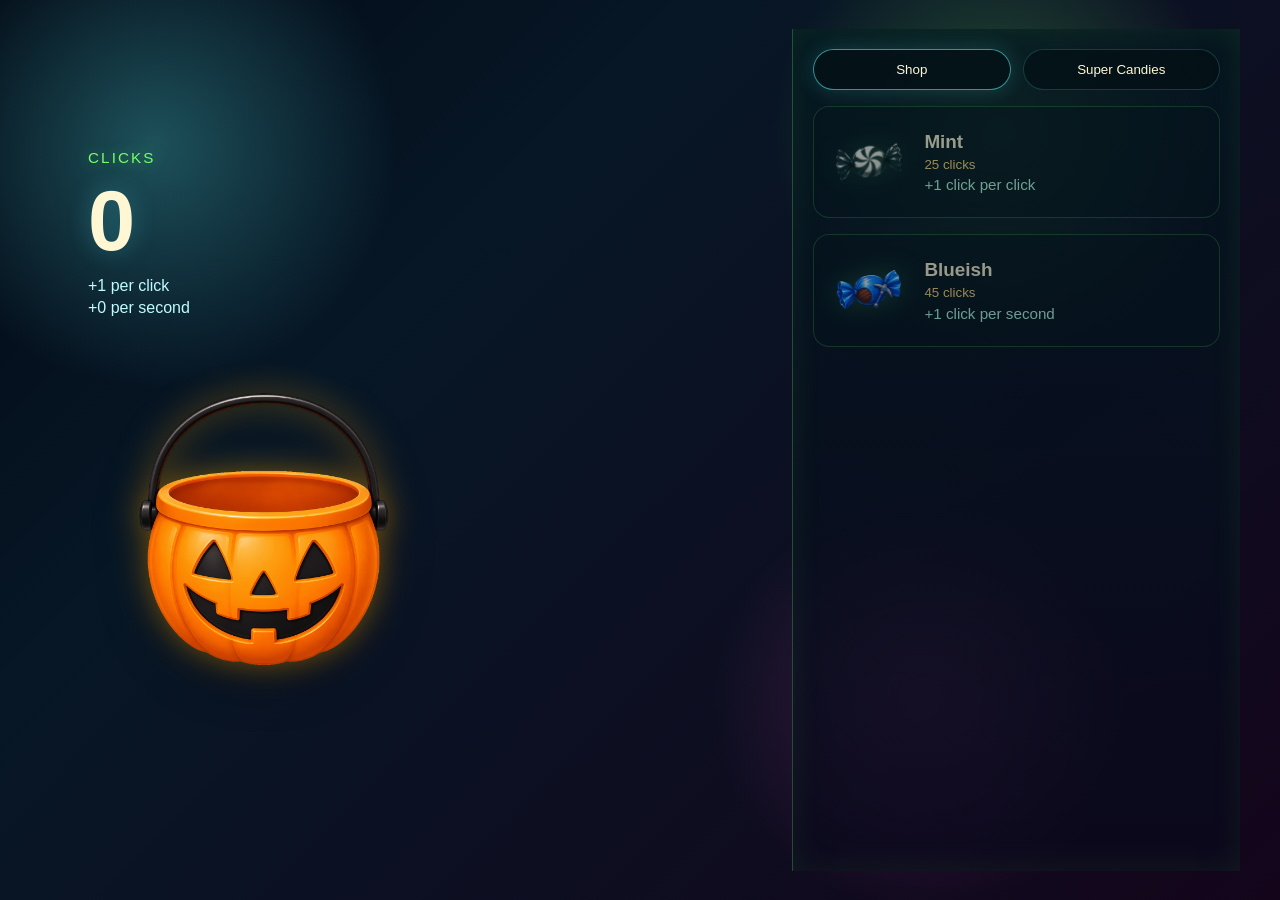
==== FILES/index.html @ 9f4cd78f "67" ====
<!DOCTYPE html>
<html lang="en">
<head>
  <meta charset="UTF-8">
  <meta name="viewport" content="width=device-width, initial-scale=1.0">
  <title>Candy Bucket Clicker</title>
  <link rel="stylesheet" href="styles.css">
</head>
<body>
  <main class="game-layout">
    <section class="play-area" aria-label="Clicker game">
      <p class="counter-label">Clicks</p>
      <p class="counter" id="counter">0</p>
      <p class="stats-line" id="perClick">+1 per click</p>
      <p class="stats-line" id="perSecond">+0 per second</p>

      <div class="bucket-stage">
        <button class="clicker-button" id="clickerButton" type="button" aria-label="Click the bucket">
          <img id="bucketImage" src="../images/clicker/candy-bucket.png" alt="Halloween bucket clicker">
        </button>
      </div>

      <section class="miner-cave hidden" id="minerCave" aria-label="Candy dude cave">
        <div class="miner-cave-frame">
          <img src="../images/shop/supershop/candy-dude.png" alt="Candy dude worker">
        </div>
        <p class="miner-cave-title">Candy Dude Cave</p>
        <p class="miner-cave-status" id="minerStatus">Waiting for candy runs...</p>
      </section>
    </section>

    <aside class="shop-panel" aria-label="Shop">
      <div class="shop-topbar">
        <button class="shop-tab is-active" id="normalShopTab" type="button">Shop</button>
        <button class="shop-tab" id="superShopTab" type="button">Super Candies</button>
      </div>

      <section class="shop-section is-active" id="normalShopSection">
        <button class="shop-item" id="mintUpgrade" type="button">
          <img class="shop-item-image" src="../images/shop/mint.png" alt="Mint upgrade item">
          <span class="shop-item-details">
            <span class="shop-item-name">Mint</span>
            <span class="shop-item-price" id="mintPrice">25 clicks</span>
            <span class="shop-item-effect">+1 click per click</span>
          </span>
        </button>

        <button class="shop-item" id="blueishUpgrade" type="button">
          <img class="shop-item-image" src="../images/shop/blueish.png" alt="Blueish candy upgrade item">
          <span class="shop-item-details">
            <span class="shop-item-name">Blueish</span>
            <span class="shop-item-price" id="blueishPrice">45 clicks</span>
            <span class="shop-item-effect">+1 click per second</span>
          </span>
        </button>
      </section>

      <section class="shop-section" id="superShopSection">
        <button class="shop-item shop-item-super" id="candyDudeUpgrade" type="button">
          <img class="shop-item-image" src="../images/shop/supershop/candy-dude.png" alt="Candy dude super candy item">
          <span class="shop-item-details">
            <span class="shop-item-name">Candy Dude</span>
            <span class="shop-item-price" id="candyDudePrice">1000 clicks</span>
            <span class="shop-item-effect">Every 1-5 seconds he gives you 1-100 clicks</span>
          </span>
        </button>
      </section>
    </aside>
  </main>

  <script src="script.js"></script>
</body>
</html>
---- FILES/styles.css ----
:root {
  --neon-green: #74ff69;
  --neon-cyan: #5efcff;
  --neon-blue: #5e8eff;
  --neon-pink: #ff59d6;
  --text-main: #fff7d4;
  --panel-bg: rgba(5, 20, 28, 0.72);
  --panel-border: rgba(116, 255, 105, 0.26);
}

* {
  box-sizing: border-box;
}

body {
  margin: 0;
  min-height: 100vh;
  overflow: hidden;
  font-family: "Trebuchet MS", sans-serif;
  background:
    radial-gradient(circle at 12% 16%, rgba(94, 252, 255, 0.28), transparent 18%),
    radial-gradient(circle at 78% 15%, rgba(116, 255, 105, 0.25), transparent 18%),
    radial-gradient(circle at 72% 78%, rgba(255, 89, 214, 0.18), transparent 18%),
    linear-gradient(135deg, #020914 0%, #071726 32%, #14051b 100%);
  color: var(--text-main);
}

.game-layout {
  min-height: 100vh;
  display: grid;
  grid-template-columns: minmax(0, 1fr) minmax(20rem, 28rem);
  gap: 3rem;
  align-items: center;
  padding: 1.8rem 2.5rem;
}

.play-area {
  display: flex;
  flex-direction: column;
  align-items: flex-start;
  justify-content: center;
  min-height: 100%;
  padding-left: clamp(0rem, 4vw, 3rem);
}

.counter-label {
  margin: 0;
  font-size: 0.95rem;
  letter-spacing: 0.14em;
  text-transform: uppercase;
  color: var(--neon-green);
  text-shadow: 0 0 1rem rgba(116, 255, 105, 0.45);
}

.counter {
  margin: 0.35rem 0;
  font-size: clamp(3rem, 8vw, 5.3rem);
  font-weight: 700;
  text-shadow: 0 0 1.5rem rgba(94, 252, 255, 0.25);
}

.stats-line {
  margin: 0.12rem 0;
  font-size: 1rem;
  color: #c0fbff;
}

.bucket-stage {
  position: relative;
  min-height: 27rem;
  display: flex;
  align-items: center;
}

.clicker-button {
  position: relative;
  z-index: 2;
  border: 0;
  background: transparent;
  padding: 0;
  cursor: pointer;
  transition: transform 120ms ease;
}

.clicker-button:hover {
  transform: scale(1.04);
}

.clicker-button:active {
  transform: scale(0.96);
}

.clicker-button img {
  display: block;
  width: min(54vw, 22rem);
  height: auto;
  user-select: none;
  -webkit-user-drag: none;
  filter:
    drop-shadow(0 0 1rem rgba(255, 166, 0, 0.45))
    drop-shadow(0 1rem 1.25rem rgba(0, 0, 0, 0.3));
}

.miner-cave {
  margin-top: 1rem;
  width: min(24rem, 88vw);
  padding: 1rem;
  border: 1px solid rgba(145, 197, 255, 0.28);
  border-radius: 1.1rem;
  background:
    radial-gradient(circle at 50% 15%, rgba(113, 153, 255, 0.2), transparent 28%),
    linear-gradient(180deg, rgba(38, 34, 54, 0.92), rgba(17, 20, 34, 0.94));
  box-shadow: inset 0 0 1.5rem rgba(0, 0, 0, 0.35);
}

.miner-cave.hidden {
  display: none;
}

.miner-cave-frame {
  display: grid;
  place-items: center;
  min-height: 12rem;
  border-radius: 0.9rem;
  background:
    radial-gradient(circle at 50% 22%, rgba(255, 221, 115, 0.22), transparent 18%),
    linear-gradient(180deg, #433728 0%, #26212f 45%, #17131e 100%);
  overflow: hidden;
}

.miner-cave-frame img {
  width: 9rem;
  height: auto;
  filter: drop-shadow(0 0 1rem rgba(255, 210, 91, 0.18));
}

.miner-cave-title {
  margin: 0.8rem 0 0.2rem;
  font-size: 1.15rem;
  color: #ffda84;
}

.miner-cave-status {
  margin: 0;
  font-size: 0.95rem;
  color: #d3d9ff;
}

.shop-panel {
  align-self: stretch;
  padding: 1.25rem;
  border-left: 1px solid var(--panel-border);
  background: linear-gradient(180deg, rgba(3, 22, 30, 0.78), rgba(9, 8, 27, 0.72));
  box-shadow: inset 0 0 2rem rgba(116, 255, 105, 0.08);
}

.shop-topbar {
  display: flex;
  gap: 0.75rem;
  margin-bottom: 1rem;
}

.shop-tab {
  flex: 1;
  border: 1px solid rgba(94, 252, 255, 0.18);
  border-radius: 999px;
  background: rgba(4, 18, 23, 0.82);
  color: var(--text-main);
  padding: 0.75rem 1rem;
  cursor: pointer;
  transition: border-color 120ms ease, transform 120ms ease, box-shadow 120ms ease;
}

.shop-tab:hover {
  transform: translateY(-1px);
}

.shop-tab.is-active {
  border-color: rgba(94, 252, 255, 0.55);
  box-shadow: 0 0 1.3rem rgba(94, 252, 255, 0.18);
}

.shop-section {
  display: none;
  gap: 1rem;
}

.shop-section.is-active {
  display: grid;
}

.shop-item {
  width: 100%;
  display: grid;
  grid-template-columns: 4.9rem 1fr;
  gap: 1rem;
  align-items: center;
  padding: 1rem;
  border: 1px solid var(--panel-border);
  border-radius: 1rem;
  background: var(--panel-bg);
  color: inherit;
  text-align: left;
  cursor: pointer;
  transition: transform 120ms ease, border-color 120ms ease, box-shadow 120ms ease, opacity 120ms ease;
}

.shop-item:hover {
  transform: translateY(-2px);
  border-color: rgba(116, 255, 105, 0.6);
  box-shadow: 0 0 1.5rem rgba(116, 255, 105, 0.12);
}

.shop-item:disabled {
  opacity: 0.58;
}

.shop-item.is-sold {
  border-color: rgba(255, 225, 129, 0.34);
}

.shop-item-image {
  width: 100%;
  height: auto;
  display: block;
  transition: opacity 180ms ease, transform 180ms ease;
  filter: drop-shadow(0 0 0.8rem rgba(87, 255, 129, 0.25));
}

.shop-item-image.is-restocking {
  opacity: 0;
  transform: scale(0.7);
}

.shop-item-details {
  display: flex;
  flex-direction: column;
  gap: 0.28rem;
}

.shop-item-name {
  font-size: 1.18rem;
  font-weight: 700;
}

.shop-item-price {
  color: #ffd985;
}

.shop-item-effect {
  color: #b7ffe2;
  font-size: 0.95rem;
}

.shop-item-super .shop-item-image {
  filter: drop-shadow(0 0 0.8rem rgba(255, 211, 107, 0.28));
}

.buy-flyer {
  position: fixed;
  z-index: 999;
  pointer-events: none;
  transform-origin: center;
  transition:
    left 620ms cubic-bezier(0.2, 0.7, 0.2, 1),
    top 620ms cubic-bezier(0.2, 0.7, 0.2, 1),
    width 620ms cubic-bezier(0.2, 0.7, 0.2, 1),
    opacity 620ms ease,
    transform 620ms cubic-bezier(0.2, 0.7, 0.2, 1);
}

@media (max-width: 920px) {
  body {
    overflow: auto;
  }

  .game-layout {
    grid-template-columns: 1fr;
    gap: 1.8rem;
    padding: 1.4rem;
  }

  .play-area {
    align-items: center;
    padding-left: 0;
    text-align: center;
  }

  .bucket-stage {
    min-height: 21rem;
  }

  .shop-panel {
    border-left: 0;
    border-top: 1px solid var(--panel-border);
    background: rgba(4, 14, 24, 0.66);
  }
}
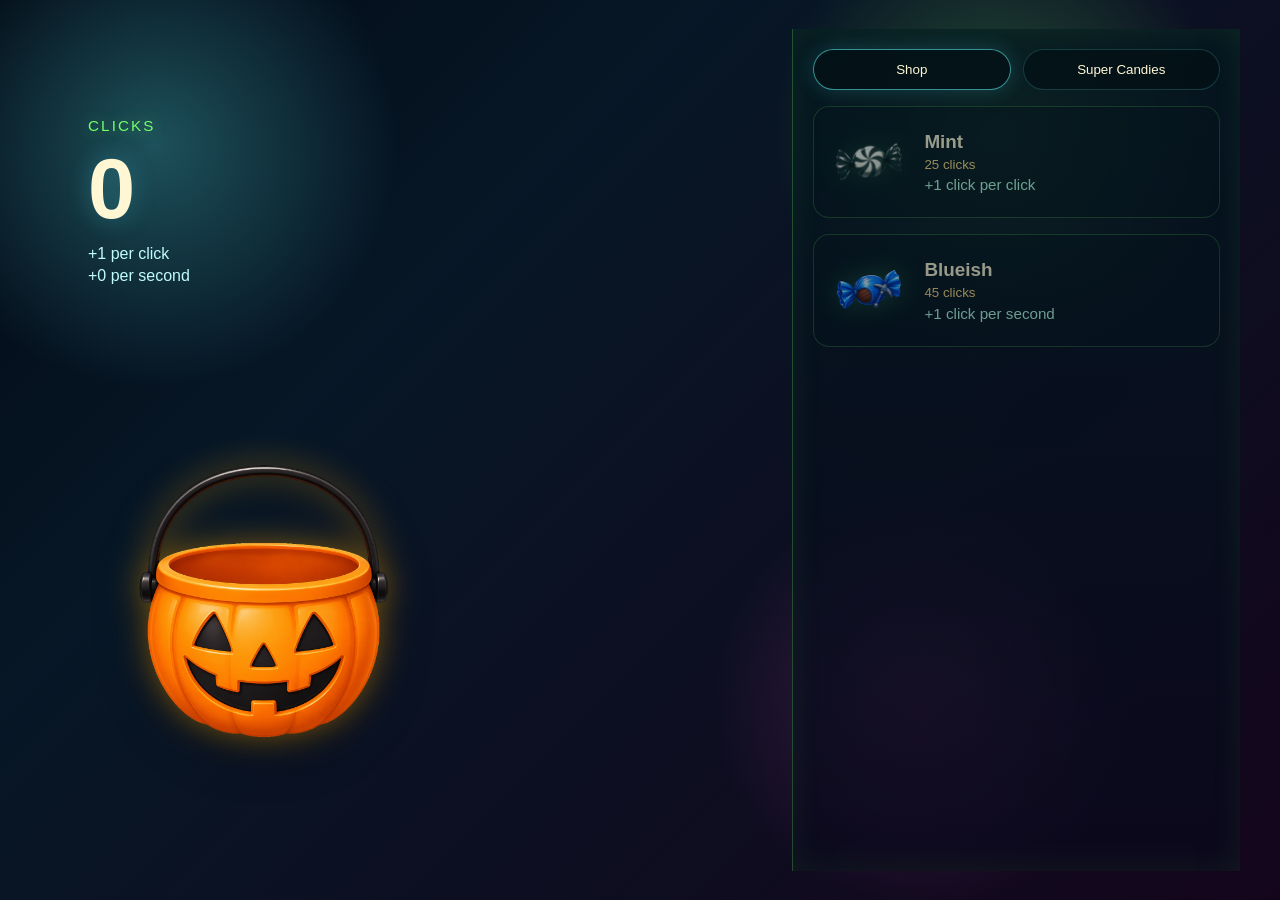
==== commit a2f1bb32: "FIXES" ====
--- a/FILES/index.html
+++ b/FILES/index.html
@@ -4,7 +4,7 @@
   <meta charset="UTF-8">
   <meta name="viewport" content="width=device-width, initial-scale=1.0">
   <title>Candy Bucket Clicker</title>
-  <link rel="stylesheet" href="styles.css">
+  <link rel="stylesheet" href="/FILES/styles.css">
 </head>
 <body>
   <main class="game-layout">
@@ -16,17 +16,26 @@
 
       <div class="bucket-stage">
         <button class="clicker-button" id="clickerButton" type="button" aria-label="Click the bucket">
-          <img id="bucketImage" src="../images/clicker/candy-bucket.png" alt="Halloween bucket clicker">
+          <img id="bucketImage" src="/images/clicker/candy-bucket.png" alt="Halloween bucket clicker">
         </button>
+
+        <section class="miner-cave hidden" id="minerCave" aria-label="Candy dude cave">
+          <div class="miner-cave-frame" id="minerTarget">
+            <div class="miner-cave-sky"></div>
+            <div class="miner-cave-wall">
+              <span></span>
+              <span></span>
+              <span></span>
+              <span></span>
+            </div>
+            <div class="miner-cave-floor"></div>
+            <img id="minerSprite" src="/images/shop/supershop/candy-dude.png" alt="Candy dude worker">
+            <div class="miner-impact-ring" id="minerImpactRing"></div>
+          </div>
+          <p class="miner-cave-title">Candy Dude Base</p>
+          <p class="miner-cave-status" id="minerStatus">Waiting for candy runs...</p>
+        </section>
       </div>
-
-      <section class="miner-cave hidden" id="minerCave" aria-label="Candy dude cave">
-        <div class="miner-cave-frame">
-          <img src="../images/shop/supershop/candy-dude.png" alt="Candy dude worker">
-        </div>
-        <p class="miner-cave-title">Candy Dude Cave</p>
-        <p class="miner-cave-status" id="minerStatus">Waiting for candy runs...</p>
-      </section>
     </section>
 
     <aside class="shop-panel" aria-label="Shop">
@@ -37,7 +46,7 @@
 
       <section class="shop-section is-active" id="normalShopSection">
         <button class="shop-item" id="mintUpgrade" type="button">
-          <img class="shop-item-image" src="../images/shop/mint.png" alt="Mint upgrade item">
+          <img class="shop-item-image" src="/images/shop/mint.png" alt="Mint upgrade item">
           <span class="shop-item-details">
             <span class="shop-item-name">Mint</span>
             <span class="shop-item-price" id="mintPrice">25 clicks</span>
@@ -46,7 +55,7 @@
         </button>
 
         <button class="shop-item" id="blueishUpgrade" type="button">
-          <img class="shop-item-image" src="../images/shop/blueish.png" alt="Blueish candy upgrade item">
+          <img class="shop-item-image" src="/images/shop/blueish.png" alt="Blueish candy upgrade item">
           <span class="shop-item-details">
             <span class="shop-item-name">Blueish</span>
             <span class="shop-item-price" id="blueishPrice">45 clicks</span>
@@ -57,7 +66,7 @@
 
       <section class="shop-section" id="superShopSection">
         <button class="shop-item shop-item-super" id="candyDudeUpgrade" type="button">
-          <img class="shop-item-image" src="../images/shop/supershop/candy-dude.png" alt="Candy dude super candy item">
+          <img class="shop-item-image" src="/images/shop/supershop/candy-dude.png" alt="Candy dude super candy item">
           <span class="shop-item-details">
             <span class="shop-item-name">Candy Dude</span>
             <span class="shop-item-price" id="candyDudePrice">1000 clicks</span>
@@ -68,6 +77,7 @@
     </aside>
   </main>
 
-  <script src="script.js"></script>
+  <script src="/FILES/anti-cheat/anti-cheat.js"></script>
+  <script src="/FILES/script.js"></script>
 </body>
 </html>
--- a/FILES/styles.css
+++ b/FILES/styles.css
@@ -25,6 +25,45 @@
   color: var(--text-main);
 }
 
+.anti-cheat-locked,
+.anti-cheat-locked body {
+  overflow: hidden;
+}
+
+.anti-cheat-overlay {
+  position: fixed;
+  inset: 0;
+  z-index: 5000;
+  display: grid;
+  place-items: center;
+  background: rgba(2, 5, 14, 0.88);
+  backdrop-filter: blur(10px);
+}
+
+.anti-cheat-overlay.hidden {
+  display: none;
+}
+
+.anti-cheat-panel {
+  width: min(28rem, calc(100vw - 2rem));
+  padding: 1.5rem;
+  border: 1px solid rgba(255, 92, 92, 0.4);
+  border-radius: 1rem;
+  background: linear-gradient(180deg, rgba(37, 7, 12, 0.95), rgba(16, 6, 19, 0.96));
+  text-align: center;
+  box-shadow: 0 0 2rem rgba(255, 67, 67, 0.18);
+}
+
+.anti-cheat-panel h2 {
+  margin: 0 0 0.75rem;
+  color: #ff9d9d;
+}
+
+.anti-cheat-panel p {
+  margin: 0.35rem 0;
+  color: #ffe2e2;
+}
+
 .game-layout {
   min-height: 100vh;
   display: grid;
@@ -67,14 +106,19 @@
 
 .bucket-stage {
   position: relative;
-  min-height: 27rem;
-  display: flex;
-  align-items: center;
+  width: min(100%, 70rem);
+  min-height: 31rem;
+  display: grid;
+  grid-template-columns: minmax(14rem, 23rem) minmax(18rem, 1fr);
+  gap: clamp(1rem, 4vw, 4rem);
+  align-items: end;
 }
 
 .clicker-button {
   position: relative;
   z-index: 2;
+  justify-self: start;
+  align-self: end;
   border: 0;
   background: transparent;
   padding: 0;
@@ -102,15 +146,10 @@
 }
 
 .miner-cave {
-  margin-top: 1rem;
-  width: min(24rem, 88vw);
-  padding: 1rem;
-  border: 1px solid rgba(145, 197, 255, 0.28);
-  border-radius: 1.1rem;
-  background:
-    radial-gradient(circle at 50% 15%, rgba(113, 153, 255, 0.2), transparent 28%),
-    linear-gradient(180deg, rgba(38, 34, 54, 0.92), rgba(17, 20, 34, 0.94));
-  box-shadow: inset 0 0 1.5rem rgba(0, 0, 0, 0.35);
+  justify-self: center;
+  align-self: center;
+  width: min(28rem, 100%);
+  padding: 0.75rem 0 0;
 }
 
 .miner-cave.hidden {
@@ -118,32 +157,103 @@
 }
 
 .miner-cave-frame {
+  position: relative;
   display: grid;
   place-items: center;
-  min-height: 12rem;
-  border-radius: 0.9rem;
+  min-height: 18rem;
+  border-radius: 1.2rem;
+  border: 2px solid rgba(255, 208, 126, 0.22);
   background:
-    radial-gradient(circle at 50% 22%, rgba(255, 221, 115, 0.22), transparent 18%),
-    linear-gradient(180deg, #433728 0%, #26212f 45%, #17131e 100%);
+    linear-gradient(180deg, #c5d5ff 0%, #b7c7fb 34%, #917457 34%, #8f6c4f 42%, #755038 42%, #6b4735 100%);
+  box-shadow:
+    inset 0 0 0 2px rgba(29, 23, 20, 0.18),
+    0 1.4rem 2.5rem rgba(0, 0, 0, 0.18);
   overflow: hidden;
 }
 
+.miner-cave-sky {
+  position: absolute;
+  inset: 0 0 40% 0;
+  background:
+    linear-gradient(180deg, rgba(255, 255, 255, 0.25), transparent),
+    repeating-linear-gradient(90deg, rgba(57, 70, 120, 0.26) 0 2px, transparent 2px 18px),
+    repeating-linear-gradient(0deg, rgba(57, 70, 120, 0.26) 0 2px, transparent 2px 18px);
+}
+
+.miner-cave-wall {
+  position: absolute;
+  left: 0;
+  right: 0;
+  bottom: 31%;
+  height: 12%;
+  display: grid;
+  grid-template-columns: repeat(4, 1fr);
+  gap: 0.55rem;
+  padding: 0 1rem;
+}
+
+.miner-cave-wall span {
+  border-radius: 999px;
+  background:
+    linear-gradient(180deg, rgba(255, 229, 160, 0.95), rgba(255, 153, 76, 0.95));
+  box-shadow: 0 0 0 2px rgba(78, 46, 29, 0.35);
+}
+
+.miner-cave-floor {
+  position: absolute;
+  inset: auto 0 0 0;
+  height: 33%;
+  background:
+    repeating-linear-gradient(90deg, #7d5638 0 8px, #8f6242 8px 16px),
+    linear-gradient(180deg, rgba(0, 0, 0, 0), rgba(0, 0, 0, 0.14));
+  border-top: 4px solid rgba(89, 55, 34, 0.6);
+}
+
 .miner-cave-frame img {
-  width: 9rem;
+  position: absolute;
+  left: 50%;
+  bottom: 13%;
+  z-index: 2;
+  width: 8.5rem;
   height: auto;
-  filter: drop-shadow(0 0 1rem rgba(255, 210, 91, 0.18));
+  transform: translateX(-50%);
+  filter: drop-shadow(0 0.6rem 0 rgba(26, 19, 18, 0.16));
+}
+
+.miner-cave-frame.is-hit img {
+  animation: minerLand 360ms cubic-bezier(0.2, 0.8, 0.2, 1);
+}
+
+.miner-impact-ring {
+  position: absolute;
+  left: 50%;
+  bottom: 15%;
+  width: 5rem;
+  height: 5rem;
+  border-radius: 50%;
+  border: 6px solid rgba(255, 234, 148, 0);
+  transform: translateX(-50%) scale(0.2);
+  opacity: 0;
+  pointer-events: none;
+}
+
+.miner-impact-ring.is-active {
+  animation: impactBoom 420ms ease-out;
 }
 
 .miner-cave-title {
-  margin: 0.8rem 0 0.2rem;
+  margin: 0.75rem 0 0.2rem;
   font-size: 1.15rem;
-  color: #ffda84;
+  color: #ffe0a2;
+  text-align: center;
+  text-shadow: 0 0 1rem rgba(255, 214, 111, 0.2);
 }
 
 .miner-cave-status {
   margin: 0;
   font-size: 0.95rem;
   color: #d3d9ff;
+  text-align: center;
 }
 
 .shop-panel {
@@ -269,6 +379,39 @@
     transform 620ms cubic-bezier(0.2, 0.7, 0.2, 1);
 }
 
+.buy-flyer-super {
+  z-index: 1200;
+  transition: none;
+}
+
+@keyframes minerLand {
+  0% {
+    transform: translateX(-50%) translateY(-0.2rem) scale(0.9);
+  }
+
+  45% {
+    transform: translateX(-50%) translateY(0.6rem) scale(1.12);
+  }
+
+  100% {
+    transform: translateX(-50%) translateY(0) scale(1);
+  }
+}
+
+@keyframes impactBoom {
+  0% {
+    opacity: 0.95;
+    transform: translateX(-50%) scale(0.25);
+    border-color: rgba(255, 238, 153, 0.95);
+  }
+
+  100% {
+    opacity: 0;
+    transform: translateX(-50%) scale(2.2);
+    border-color: rgba(255, 238, 153, 0);
+  }
+}
+
 @media (max-width: 920px) {
   body {
     overflow: auto;
@@ -288,6 +431,8 @@
 
   .bucket-stage {
     min-height: 21rem;
+    grid-template-columns: 1fr;
+    justify-items: center;
   }
 
   .shop-panel {
@@ -295,4 +440,12 @@
     border-top: 1px solid var(--panel-border);
     background: rgba(4, 14, 24, 0.66);
   }
-}
+
+  .clicker-button {
+    justify-self: center;
+  }
+
+  .miner-cave {
+    width: min(26rem, 92vw);
+  }
+}
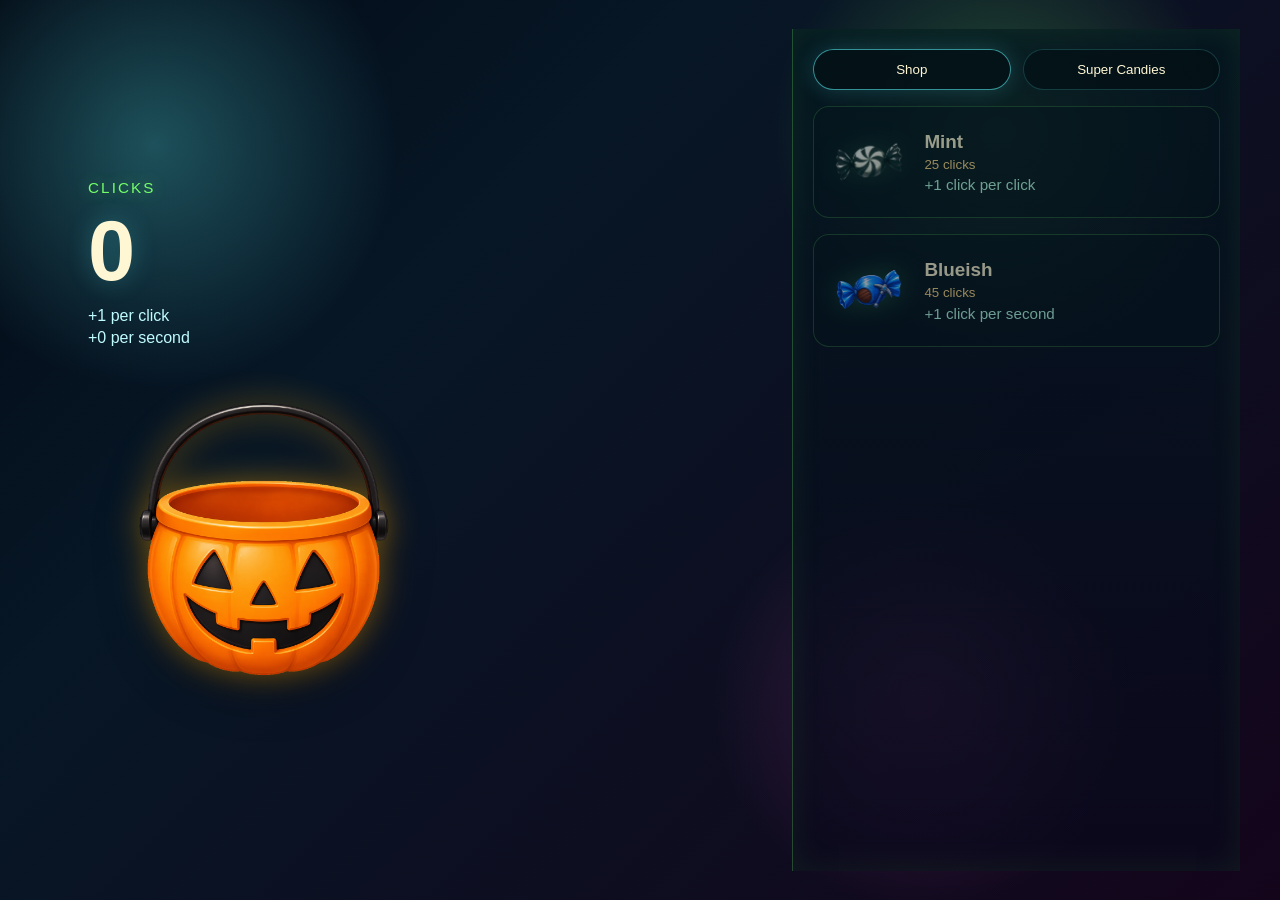
==== commit 62365e00: "fixes" ====
--- a/FILES/index.html
+++ b/FILES/index.html
@@ -3,21 +3,21 @@
 <head>
   <meta charset="UTF-8">
   <meta name="viewport" content="width=device-width, initial-scale=1.0">
+  <meta name="candy-shield" content="ac-files-v1">
   <title>Candy Bucket Clicker</title>
   <link rel="stylesheet" href="/FILES/styles.css">
 </head>
 <body>
+  <div id="acSentinel" class="anti-cheat-sentinel" aria-hidden="true" data-shield="files"></div>
   <main class="game-layout">
     <section class="play-area" aria-label="Clicker game">
-      <p class="counter-label">Clicks</p>
-      <p class="counter" id="counter">0</p>
-      <p class="stats-line" id="perClick">+1 per click</p>
-      <p class="stats-line" id="perSecond">+0 per second</p>
-
-      <div class="bucket-stage">
-        <button class="clicker-button" id="clickerButton" type="button" aria-label="Click the bucket">
-          <img id="bucketImage" src="/images/clicker/candy-bucket.png" alt="Halloween bucket clicker">
-        </button>
+      <div class="top-status-row">
+        <section class="clicks-panel" aria-label="Click stats">
+          <p class="counter-label">Clicks</p>
+          <p class="counter" id="counter">0</p>
+          <p class="stats-line" id="perClick">+1 per click</p>
+          <p class="stats-line" id="perSecond">+0 per second</p>
+        </section>
 
         <section class="miner-cave hidden" id="minerCave" aria-label="Candy dude cave">
           <div class="miner-cave-frame" id="minerTarget">
@@ -32,9 +32,15 @@
             <img id="minerSprite" src="/images/shop/supershop/candy-dude.png" alt="Candy dude worker">
             <div class="miner-impact-ring" id="minerImpactRing"></div>
           </div>
-          <p class="miner-cave-title">Candy Dude Base</p>
+          <p class="miner-cave-title">Candy Dude</p>
           <p class="miner-cave-status" id="minerStatus">Waiting for candy runs...</p>
         </section>
+      </div>
+
+      <div class="bucket-stage">
+        <button class="clicker-button" id="clickerButton" type="button" aria-label="Click the bucket">
+          <img id="bucketImage" src="/images/clicker/candy-bucket.png" alt="Halloween bucket clicker">
+        </button>
       </div>
     </section>
 
@@ -77,7 +83,16 @@
     </aside>
   </main>
 
-  <script src="/FILES/anti-cheat/anti-cheat.js"></script>
+  <script>
+    window.__candyShield = Object.freeze({
+      files: true,
+      sentinelId: "acSentinel",
+      expectedModules: ["CandyAntiCheat", "CandyMoneyAntiCheat"],
+      buildTag: "2026-04-24-files-guard"
+    });
+  </script>
+  <script src="/anti-cheat/anti-cheat.js"></script>
+  <script src="/anti-cheat/anti.cheat.money.js"></script>
   <script src="/FILES/script.js"></script>
 </body>
 </html>
--- a/FILES/styles.css
+++ b/FILES/styles.css
@@ -6,6 +6,8 @@
   --text-main: #fff7d4;
   --panel-bg: rgba(5, 20, 28, 0.72);
   --panel-border: rgba(116, 255, 105, 0.26);
+  --ac-files-sentinel: 1;
+  --ac-style-sentinel: 1;
 }
 
 * {
@@ -25,6 +27,17 @@
   color: var(--text-main);
 }
 
+.anti-cheat-sentinel {
+  position: fixed;
+  width: 1px;
+  height: 1px;
+  left: -9999px;
+  top: -9999px;
+  opacity: 0;
+  pointer-events: none;
+  user-select: none;
+}
+
 .anti-cheat-locked,
 .anti-cheat-locked body {
   overflow: hidden;
@@ -82,6 +95,21 @@
   padding-left: clamp(0rem, 4vw, 3rem);
 }
 
+.top-status-row {
+  width: min(100%, 70rem);
+  display: grid;
+  grid-template-columns: minmax(13rem, 20rem) minmax(18rem, 24rem);
+  gap: 1.5rem;
+  align-items: start;
+  margin-bottom: 1.25rem;
+}
+
+.clicks-panel {
+  display: flex;
+  flex-direction: column;
+  align-items: flex-start;
+}
+
 .counter-label {
   margin: 0;
   font-size: 0.95rem;
@@ -107,10 +135,8 @@
 .bucket-stage {
   position: relative;
   width: min(100%, 70rem);
-  min-height: 31rem;
-  display: grid;
-  grid-template-columns: minmax(14rem, 23rem) minmax(18rem, 1fr);
-  gap: clamp(1rem, 4vw, 4rem);
+  min-height: 22rem;
+  display: flex;
   align-items: end;
 }
 
@@ -146,10 +172,10 @@
 }
 
 .miner-cave {
-  justify-self: center;
-  align-self: center;
-  width: min(28rem, 100%);
-  padding: 0.75rem 0 0;
+  justify-self: stretch;
+  align-self: start;
+  width: 100%;
+  padding: 0;
 }
 
 .miner-cave.hidden {
@@ -160,20 +186,20 @@
   position: relative;
   display: grid;
   place-items: center;
-  min-height: 18rem;
-  border-radius: 1.2rem;
-  border: 2px solid rgba(255, 208, 126, 0.22);
+  min-height: 5.8rem;
+  border-radius: 0.25rem;
+  border: 1px solid rgba(255, 208, 126, 0.26);
   background:
-    linear-gradient(180deg, #c5d5ff 0%, #b7c7fb 34%, #917457 34%, #8f6c4f 42%, #755038 42%, #6b4735 100%);
+    linear-gradient(180deg, #c5d5ff 0%, #b7c7fb 46%, #917457 46%, #8f6c4f 57%, #755038 57%, #6b4735 100%);
   box-shadow:
-    inset 0 0 0 2px rgba(29, 23, 20, 0.18),
-    0 1.4rem 2.5rem rgba(0, 0, 0, 0.18);
+    inset 0 0 0 1px rgba(29, 23, 20, 0.18),
+    0 0.5rem 1rem rgba(0, 0, 0, 0.16);
   overflow: hidden;
 }
 
 .miner-cave-sky {
   position: absolute;
-  inset: 0 0 40% 0;
+  inset: 0 0 48% 0;
   background:
     linear-gradient(180deg, rgba(255, 255, 255, 0.25), transparent),
     repeating-linear-gradient(90deg, rgba(57, 70, 120, 0.26) 0 2px, transparent 2px 18px),
@@ -184,12 +210,12 @@
   position: absolute;
   left: 0;
   right: 0;
-  bottom: 31%;
-  height: 12%;
+  bottom: 24%;
+  height: 14%;
   display: grid;
   grid-template-columns: repeat(4, 1fr);
-  gap: 0.55rem;
-  padding: 0 1rem;
+  gap: 0.45rem;
+  padding: 0 0.7rem;
 }
 
 .miner-cave-wall span {
@@ -202,7 +228,7 @@
 .miner-cave-floor {
   position: absolute;
   inset: auto 0 0 0;
-  height: 33%;
+  height: 24%;
   background:
     repeating-linear-gradient(90deg, #7d5638 0 8px, #8f6242 8px 16px),
     linear-gradient(180deg, rgba(0, 0, 0, 0), rgba(0, 0, 0, 0.14));
@@ -212,9 +238,9 @@
 .miner-cave-frame img {
   position: absolute;
   left: 50%;
-  bottom: 13%;
+  bottom: 6%;
   z-index: 2;
-  width: 8.5rem;
+  width: 3rem;
   height: auto;
   transform: translateX(-50%);
   filter: drop-shadow(0 0.6rem 0 rgba(26, 19, 18, 0.16));
@@ -242,8 +268,8 @@
 }
 
 .miner-cave-title {
-  margin: 0.75rem 0 0.2rem;
-  font-size: 1.15rem;
+  margin: 0.35rem 0 0.12rem;
+  font-size: 0.82rem;
   color: #ffe0a2;
   text-align: center;
   text-shadow: 0 0 1rem rgba(255, 214, 111, 0.2);
@@ -251,7 +277,7 @@
 
 .miner-cave-status {
   margin: 0;
-  font-size: 0.95rem;
+  font-size: 0.7rem;
   color: #d3d9ff;
   text-align: center;
 }
@@ -429,10 +455,19 @@
     text-align: center;
   }
 
+  .top-status-row {
+    grid-template-columns: 1fr;
+    justify-items: center;
+  }
+
+  .clicks-panel {
+    align-items: center;
+  }
+
   .bucket-stage {
     min-height: 21rem;
-    grid-template-columns: 1fr;
     justify-items: center;
+    justify-content: center;
   }
 
   .shop-panel {
@@ -446,6 +481,6 @@
   }
 
   .miner-cave {
-    width: min(26rem, 92vw);
-  }
-}
+    width: min(20rem, 92vw);
+  }
+}
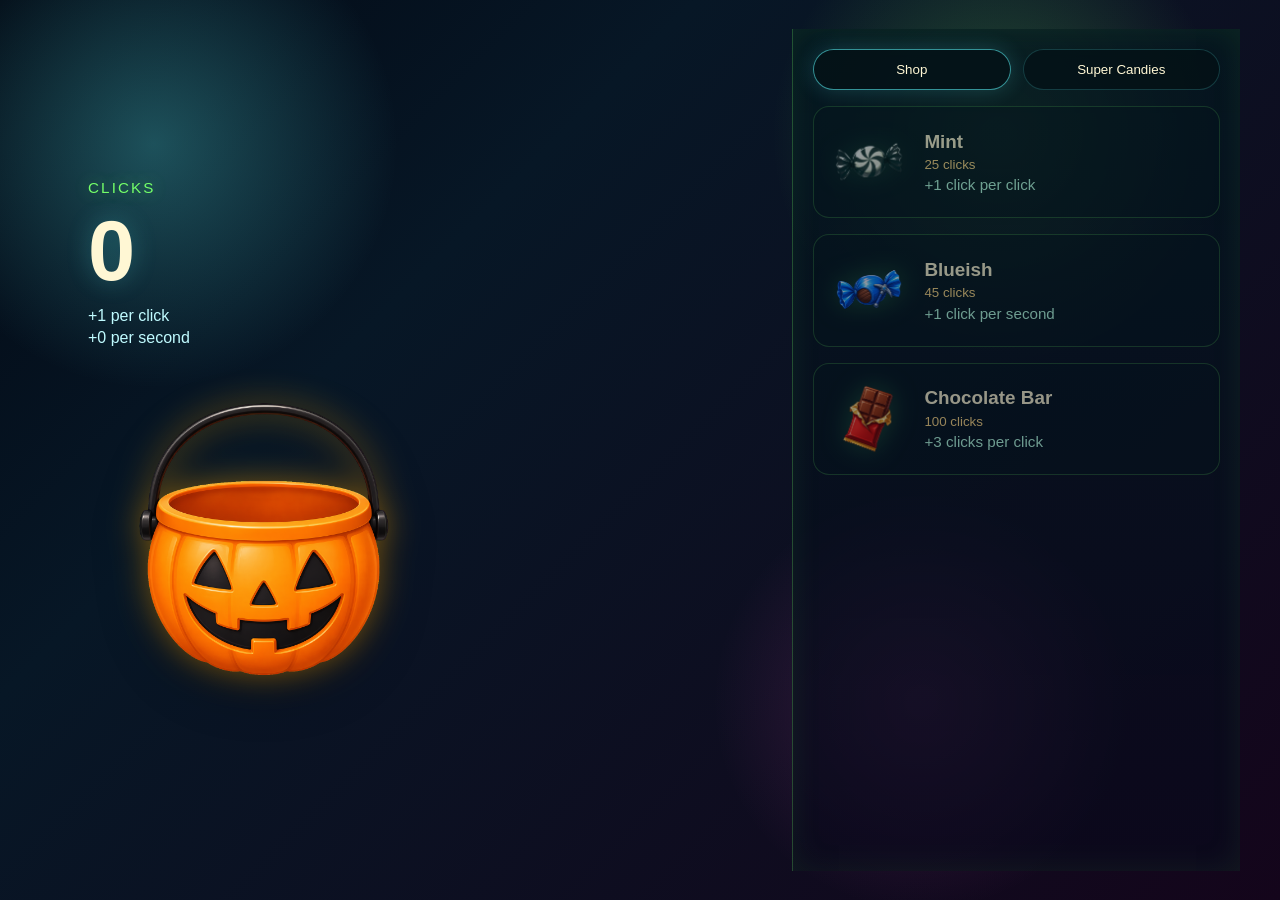
==== commit 3d86fca3: "added smt" ====
--- a/FILES/index.html
+++ b/FILES/index.html
@@ -29,7 +29,9 @@
               <span></span>
             </div>
             <div class="miner-cave-floor"></div>
-            <img id="minerSprite" src="/images/shop/supershop/candy-dude.png" alt="Candy dude worker">
+            <div class="miner-sprite-mover" id="minerSpriteMover">
+              <img id="minerSprite" src="/images/animations/candy-dude-idle.png" alt="Candy dude worker">
+            </div>
             <div class="miner-impact-ring" id="minerImpactRing"></div>
           </div>
           <p class="miner-cave-title">Candy Dude</p>
@@ -68,6 +70,15 @@
             <span class="shop-item-effect">+1 click per second</span>
           </span>
         </button>
+
+        <button class="shop-item" id="chocolateBarUpgrade" type="button">
+          <img class="shop-item-image" src="/images/shop/chocolate-bar.png" alt="Chocolate bar upgrade item">
+          <span class="shop-item-details">
+            <span class="shop-item-name">Chocolate Bar</span>
+            <span class="shop-item-price" id="chocolateBarPrice">100 clicks</span>
+            <span class="shop-item-effect">+3 clicks per click</span>
+          </span>
+        </button>
       </section>
 
       <section class="shop-section" id="superShopSection">
--- a/FILES/styles.css
+++ b/FILES/styles.css
@@ -235,18 +235,24 @@
   border-top: 4px solid rgba(89, 55, 34, 0.6);
 }
 
-.miner-cave-frame img {
+.miner-sprite-mover {
   position: absolute;
-  left: 50%;
+  left: 0;
   bottom: 6%;
   z-index: 2;
   width: 3rem;
   height: auto;
-  transform: translateX(-50%);
+  transform-origin: center bottom;
+}
+
+.miner-cave-frame img {
+  display: block;
+  width: 100%;
+  height: auto;
   filter: drop-shadow(0 0.6rem 0 rgba(26, 19, 18, 0.16));
 }
 
-.miner-cave-frame.is-hit img {
+.miner-cave-frame.is-hit .miner-sprite-mover {
   animation: minerLand 360ms cubic-bezier(0.2, 0.8, 0.2, 1);
 }
 
@@ -412,15 +418,15 @@
 
 @keyframes minerLand {
   0% {
-    transform: translateX(-50%) translateY(-0.2rem) scale(0.9);
+    transform: translateY(-0.2rem) scale(0.9);
   }
 
   45% {
-    transform: translateX(-50%) translateY(0.6rem) scale(1.12);
+    transform: translateY(0.6rem) scale(1.12);
   }
 
   100% {
-    transform: translateX(-50%) translateY(0) scale(1);
+    transform: translateY(0) scale(1);
   }
 }
 
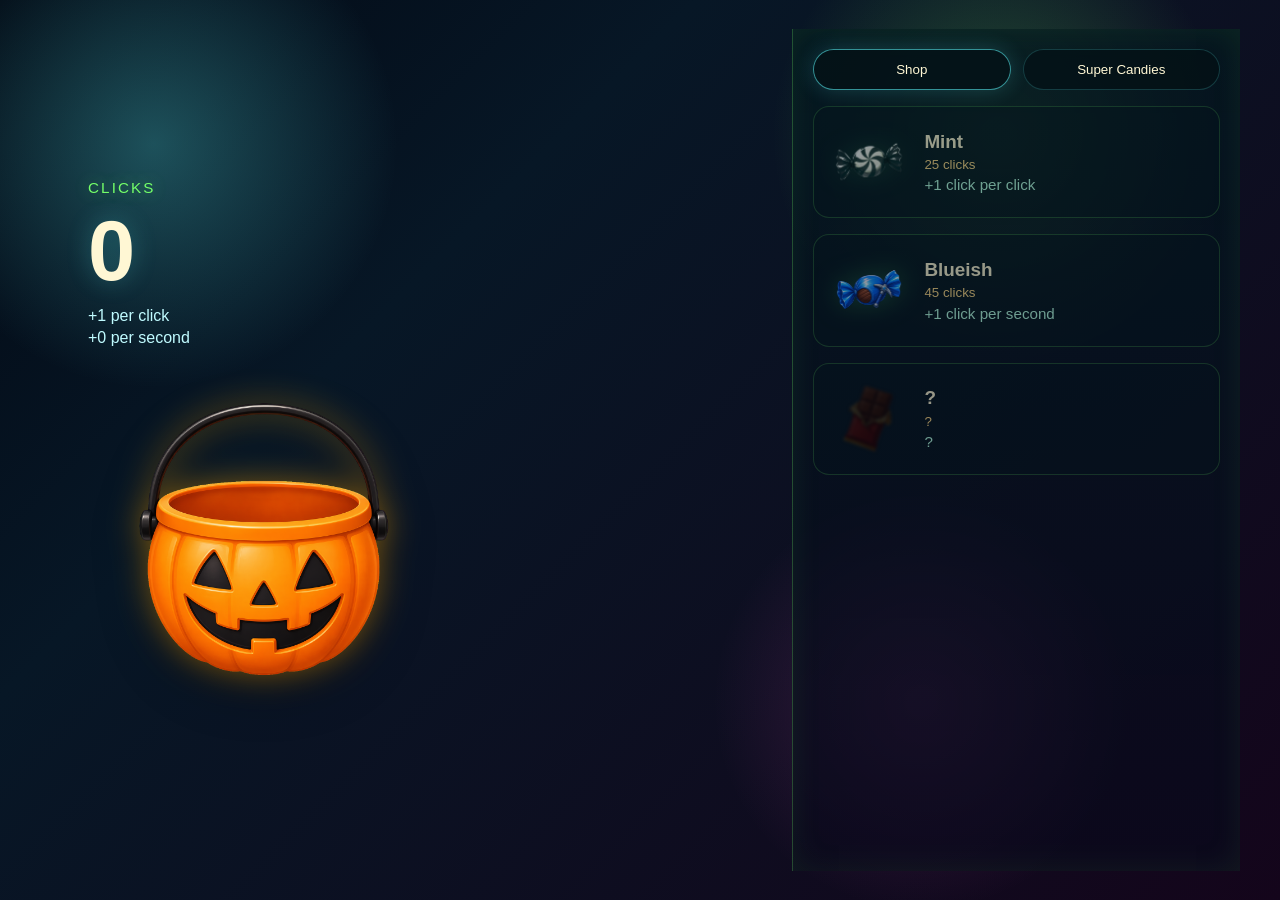
==== commit 73770462: "mystery" ====
--- a/FILES/index.html
+++ b/FILES/index.html
@@ -72,11 +72,11 @@
         </button>
 
         <button class="shop-item" id="chocolateBarUpgrade" type="button">
-          <img class="shop-item-image" src="/images/shop/chocolate-bar.png" alt="Chocolate bar upgrade item">
+          <img class="shop-item-image" id="chocolateBarImage" src="/images/shop/chocolate-bar.png" alt="Chocolate bar upgrade item">
           <span class="shop-item-details">
-            <span class="shop-item-name">Chocolate Bar</span>
+            <span class="shop-item-name" id="chocolateBarName">Chocolate Bar</span>
             <span class="shop-item-price" id="chocolateBarPrice">100 clicks</span>
-            <span class="shop-item-effect">+3 clicks per click</span>
+            <span class="shop-item-effect" id="chocolateBarEffect">+3 clicks per click</span>
           </span>
         </button>
       </section>
--- a/FILES/styles.css
+++ b/FILES/styles.css
@@ -374,6 +374,10 @@
   transform: scale(0.7);
 }
 
+.shop-item.is-locked .shop-item-image {
+  filter: brightness(0.25) blur(1.5px);
+}
+
 .shop-item-details {
   display: flex;
   flex-direction: column;
